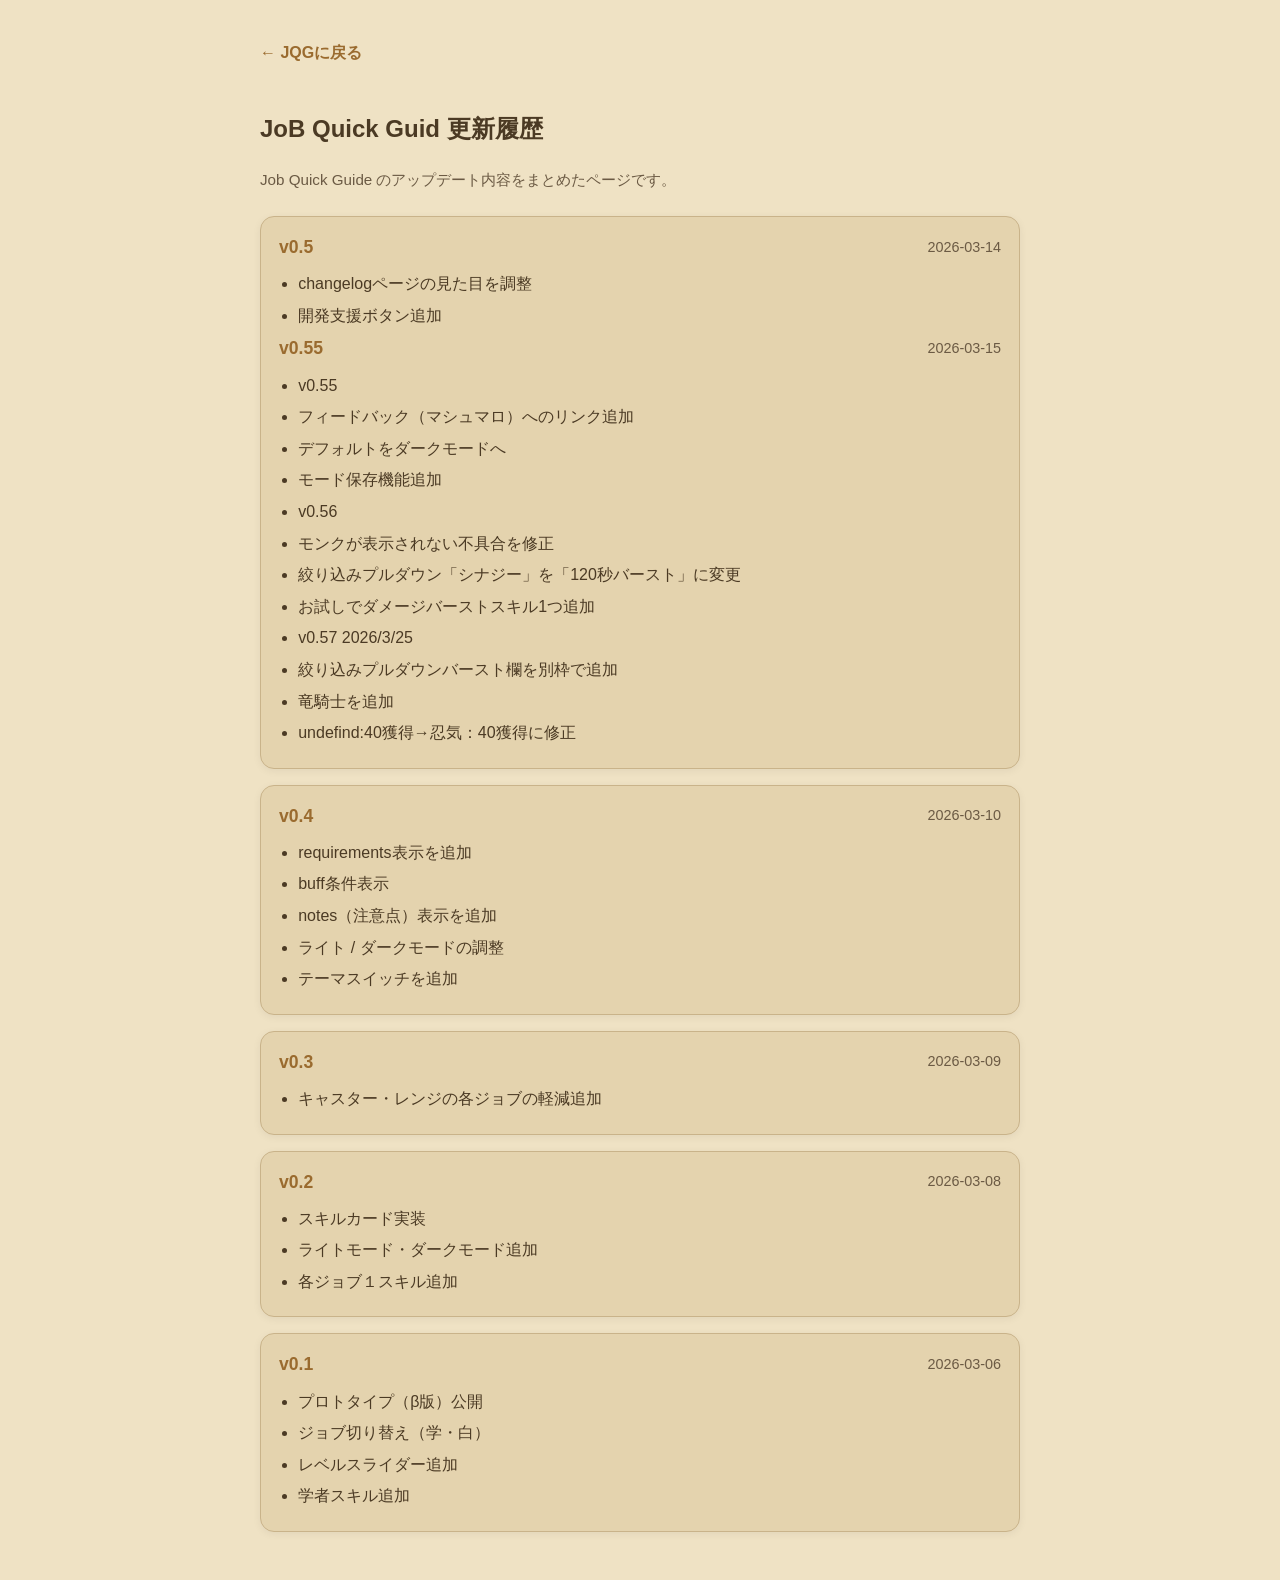
==== changelog.html @ 7b89ee9e "0.57" ====
<!DOCTYPE html>
<html lang = "ja">
    <head>
        <meta charset = "UTF-8">
        <title>JQG 更新履歴</title>
<style>

:root {
  --bg: #efe2c4;
  --card: #e4d3ae;
  --text: #4b3a24;
  --subtext: #6b5a44;
  --accent: #9a6b2f;
  --border: #c9b38a;
}

body.dark {
  --bg: #1f1f24;
  --card: #2b2b31;
  --text: #f2e7d0;
  --subtext: #c8bba3;
  --accent: #ffb347;
  --border: #4a4338;
}

body {
  margin: 0;
  padding: 32px 16px;
  background: var(--bg);
  color: var(--text);
  font-family: sans-serif;
  line-height: 1.6;
}

.container {
  max-width: 760px;
  margin: 0 auto;
}

h1 {
  margin: 0 0 24px;
  font-size: 2rem;
  color: var(--text);
}

.desc {
  margin-bottom: 24px;
  color: var(--subtext);
  font-size: 0.95rem;
}

.version-card {
  background: var(--card);
  border: 1px solid var(--border);
  border-radius: 14px;
  padding: 16px 18px;
  margin-bottom: 16px;
  box-shadow: 0 2px 8px rgba(0, 0, 0, 0.06);
}

.version-head {
  display: flex;
  justify-content: space-between;
  align-items: center;
  gap: 12px;
  margin-bottom: 10px;
  flex-wrap: wrap;
}

.version {
  font-size: 1.1rem;
  font-weight: bold;
  color: var(--accent);
}

.date {
  font-size: 0.9rem;
  color: var(--subtext);
}

ul {
  margin: 0;
  padding-left: 1.2em;
}

li {
  margin: 6px 0;
}

.back-link {
  display: inline-block;
  margin-top: 8px;
  margin-bottom: 24px;
  color: var(--accent);
  text-decoration: none;
  font-weight: bold;
}

.back-link:hover {
  text-decoration: underline;
}
</style>

    </head>
<div class="container">
  <a class="back-link" href="index.html">← JQGに戻る</a>

  <h2>JoB Quick Guid 更新履歴</h2>
  <p class="desc">Job Quick Guide のアップデート内容をまとめたページです。</p>

  <div class="version-card">
    <div class="version-head">
      <div class="version">v0.5</div>
      <div class="date">2026-03-14</div>
    </div>
    <ul>
      <li>changelogページの見た目を調整</li>
      <li>開発支援ボタン追加</li>
    </ul>
    <div class="version-head">
      <div class="version">v0.55</div>
      <div class="date">2026-03-15</div>
    </div>
    <ul>
      <li>v0.55</li>
      <li>フィードバック（マシュマロ）へのリンク追加</li>
      <li>デフォルトをダークモードへ</li>
      <li>モード保存機能追加</li>
      <li>v0.56</li>
      <li>モンクが表示されない不具合を修正</li>
      <li>絞り込みプルダウン「シナジー」を「120秒バースト」に変更</li>
      <li>お試しでダメージバーストスキル1つ追加</li>
      <li>v0.57 2026/3/25</li>
      <li>絞り込みプルダウンバースト欄を別枠で追加</li>
      <li>竜騎士を追加</li>
      <li>undefind:40獲得→忍気：40獲得に修正</li>
    </ul>

  </div>

  <div class="version-card">
    <div class="version-head">
      <div class="version">v0.4</div>
      <div class="date">2026-03-10</div>
    </div>
    <ul>
      <li>requirements表示を追加</li>
      <li>buff条件表示</li>
      <li>notes（注意点）表示を追加</li>
      <li>ライト / ダークモードの調整</li>
      <li>テーマスイッチを追加</li>
    </ul>
  </div>

  <div class="version-card">
    <div class="version-head">
      <div class="version">v0.3</div>
      <div class="date">2026-03-09</div>
    </div>
    <ul>
        <li>キャスター・レンジの各ジョブの軽減追加</li>
    </ul>
  </div>
  <div class="version-card">
    <div class="version-head">
        <div class="version">v0.2</div>
        <div class="date">2026-03-08</div>
    </div>
    <ul>
        <li>スキルカード実装</li>
        <li>ライトモード・ダークモード追加</li>
        <li>各ジョブ１スキル追加</li>
    </ul>
    </div>
  <div class="version-card">
    <div class="version-head">
        <div class="version">v0.1</div>
        <div class="date">2026-03-06</div>
    </div>
    <ul>
        <li>プロトタイプ（β版）公開</li>
        <li>ジョブ切り替え（学・白）</li>
        <li>レベルスライダー追加</li>
        <li>学者スキル追加</li>
    </ul>
    </div>

</html>
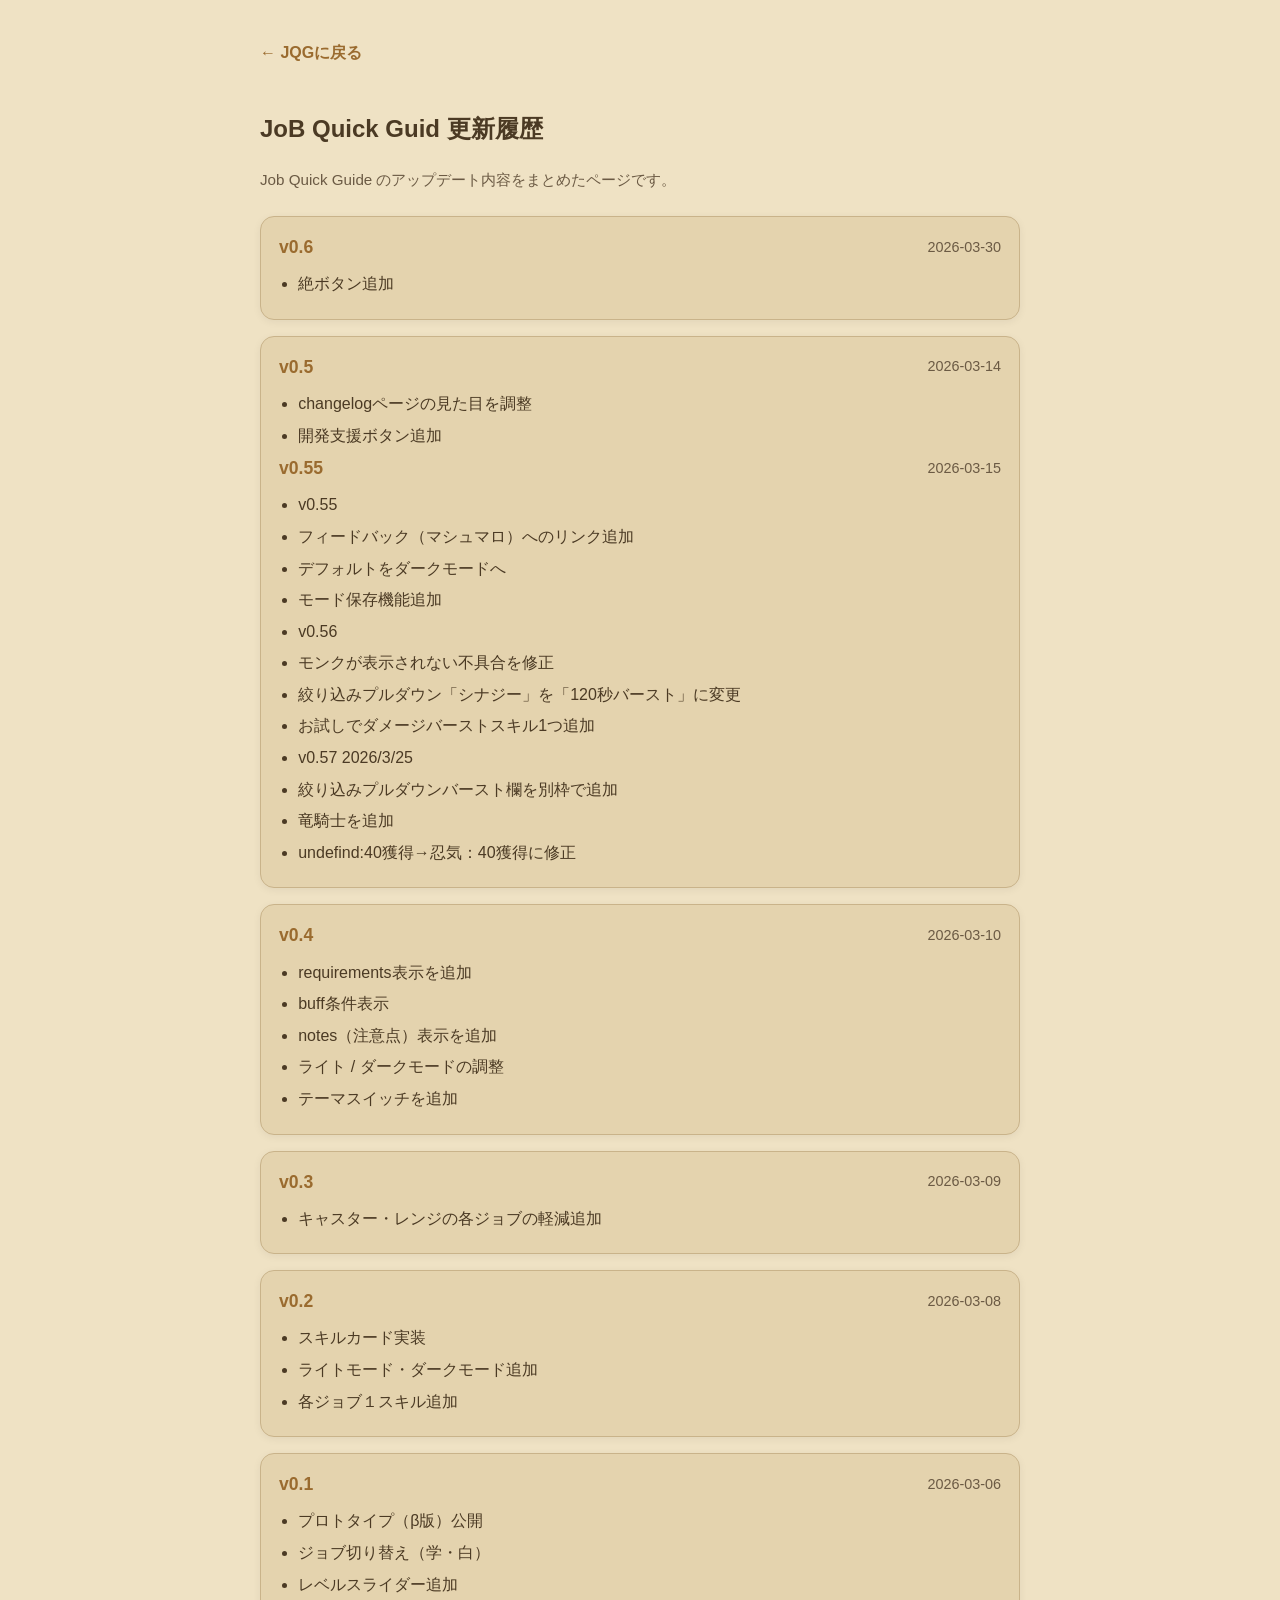
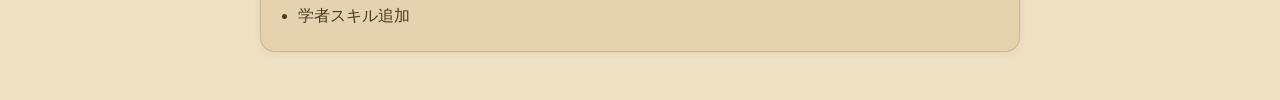
==== commit 1aa679aa: "0.6" ====
--- a/changelog.html
+++ b/changelog.html
@@ -110,6 +110,16 @@
 
   <div class="version-card">
     <div class="version-head">
+      <div class="version">v0.6</div>
+      <div class="date">2026-03-30</div>
+    </div>
+    <ul>
+      <li>絶ボタン追加</li>
+    </ul>
+  </div>
+
+  <div class="version-card">
+    <div class="version-head">
       <div class="version">v0.5</div>
       <div class="date">2026-03-14</div>
     </div>
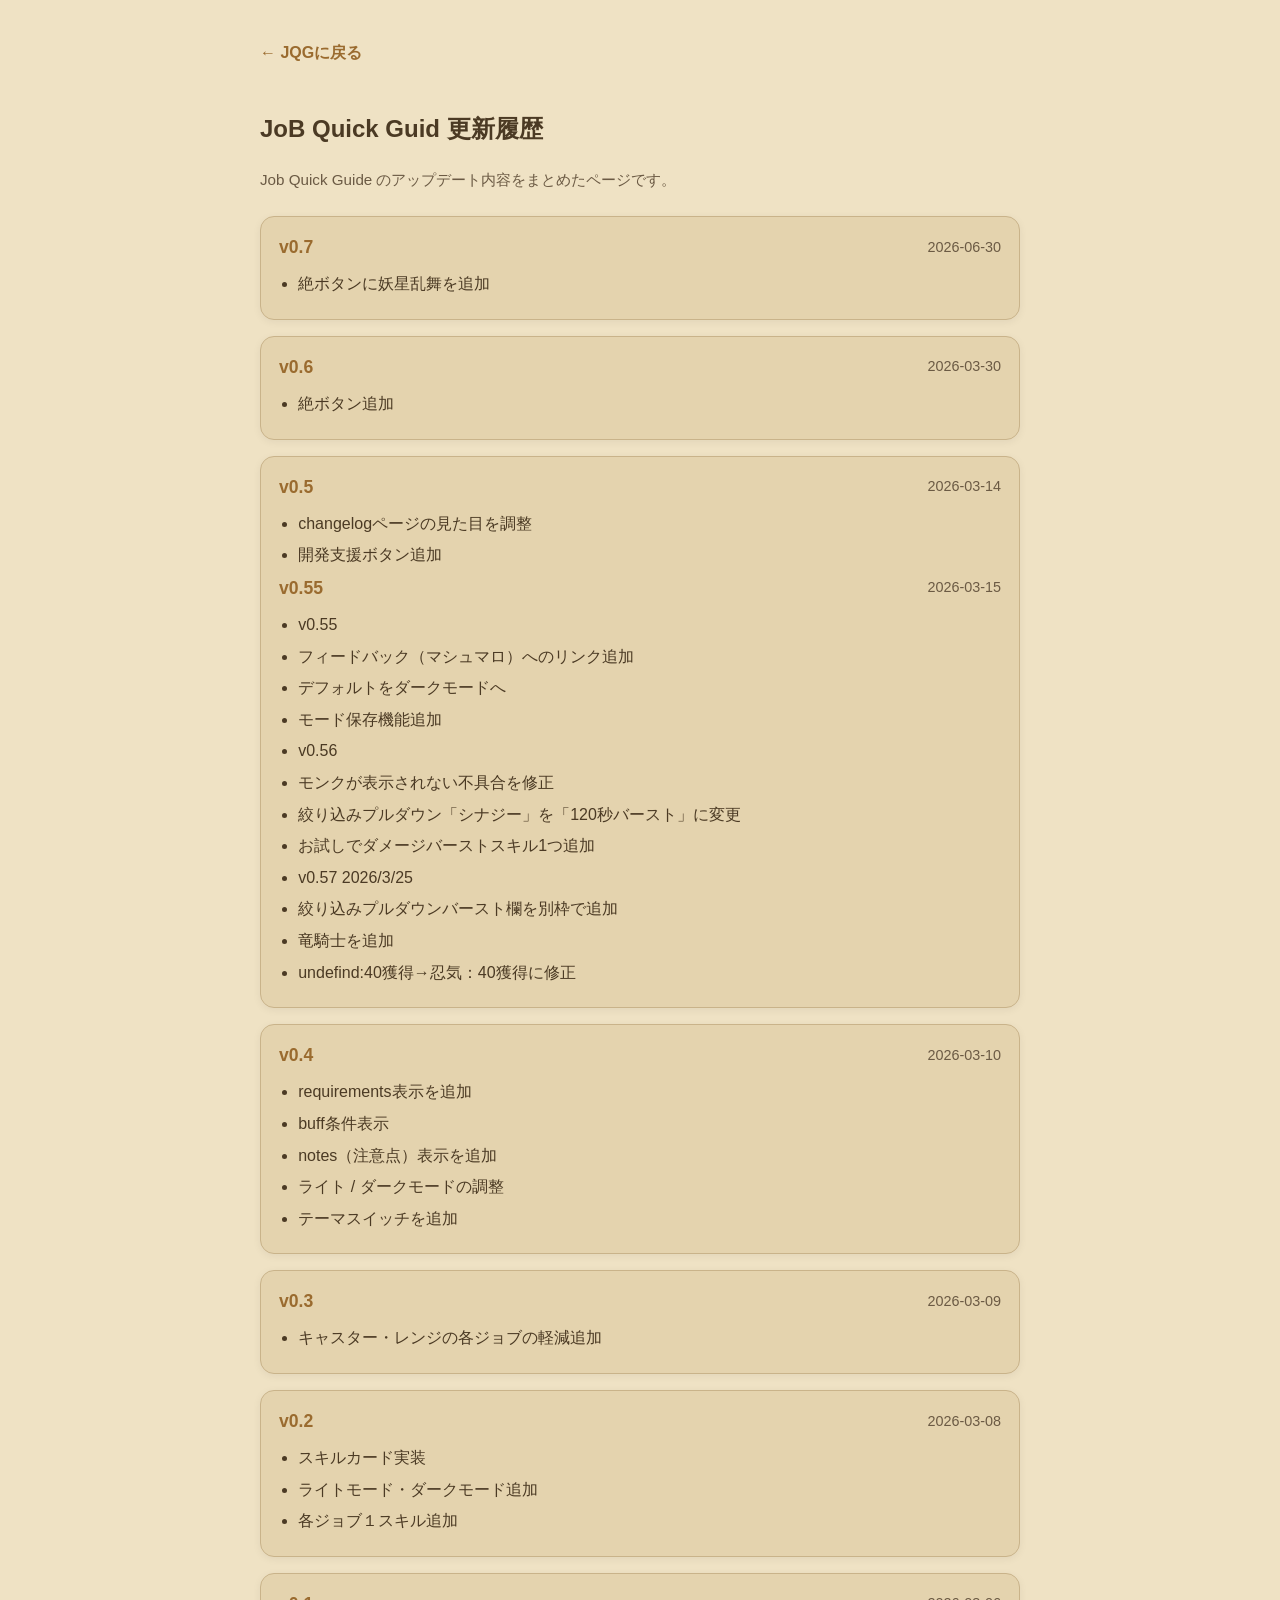
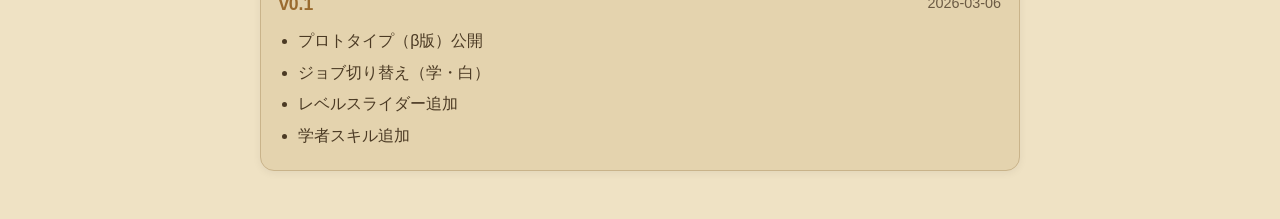
==== commit 4ab9ffbe: "moromoro" ====
--- a/changelog.html
+++ b/changelog.html
@@ -108,6 +108,15 @@
   <h2>JoB Quick Guid 更新履歴</h2>
   <p class="desc">Job Quick Guide のアップデート内容をまとめたページです。</p>
 
+  <div class="version-card">
+    <div class="version-head">
+      <div class="version">v0.7</div>
+      <div class="date">2026-06-30</div>
+    </div>
+    <ul>
+      <li>絶ボタンに妖星乱舞を追加</li>
+    </ul>
+  </div>
   <div class="version-card">
     <div class="version-head">
       <div class="version">v0.6</div>
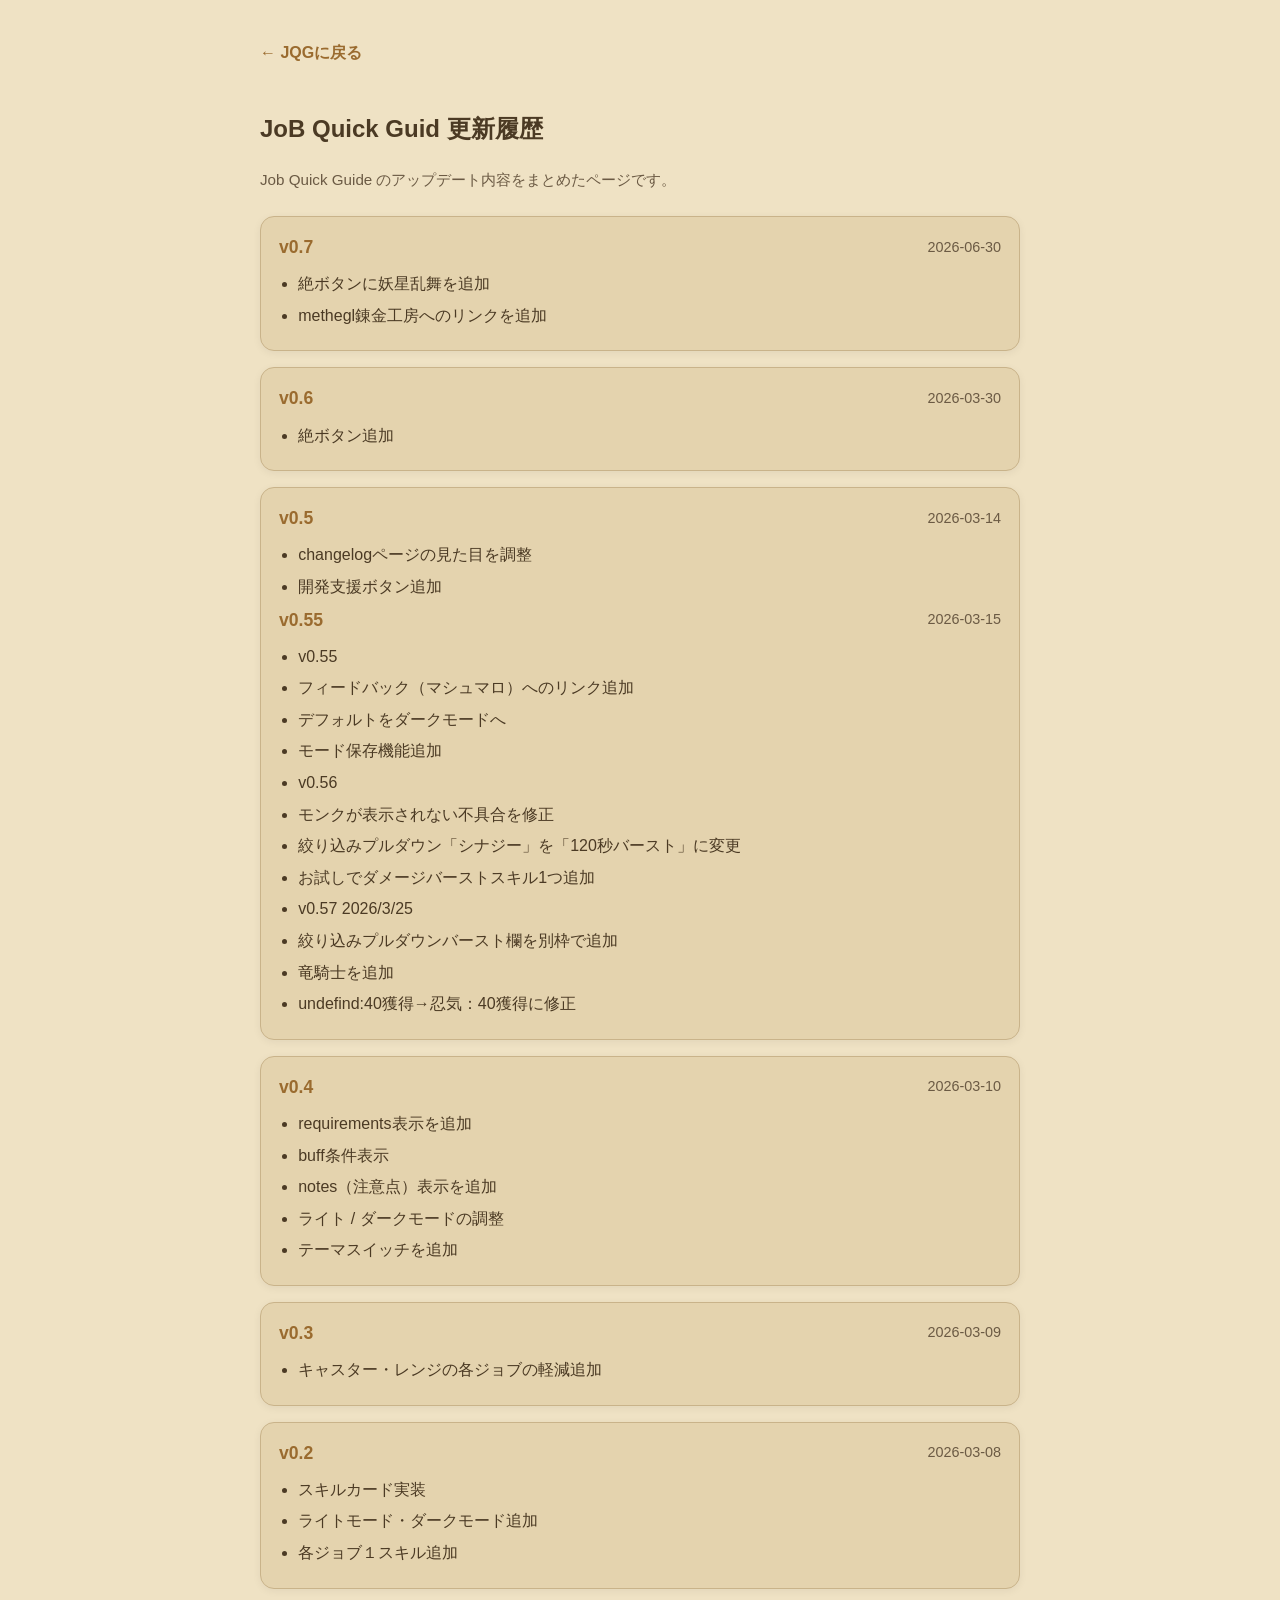
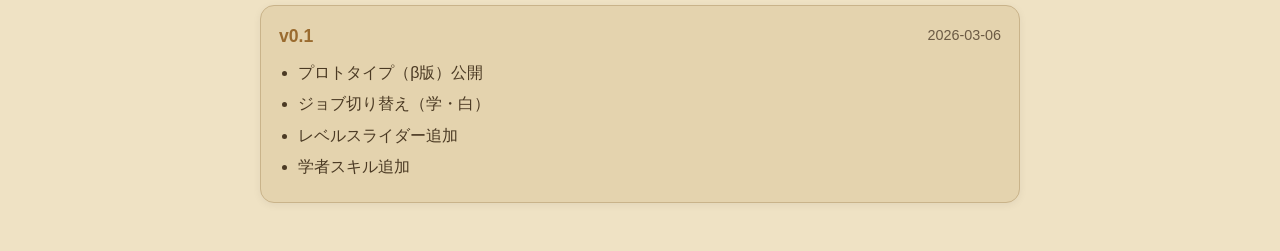
==== commit 1a18392a: "moromoro" ====
--- a/changelog.html
+++ b/changelog.html
@@ -115,6 +115,7 @@
     </div>
     <ul>
       <li>絶ボタンに妖星乱舞を追加</li>
+      <li>methegl錬金工房へのリンクを追加</li>
     </ul>
   </div>
   <div class="version-card">
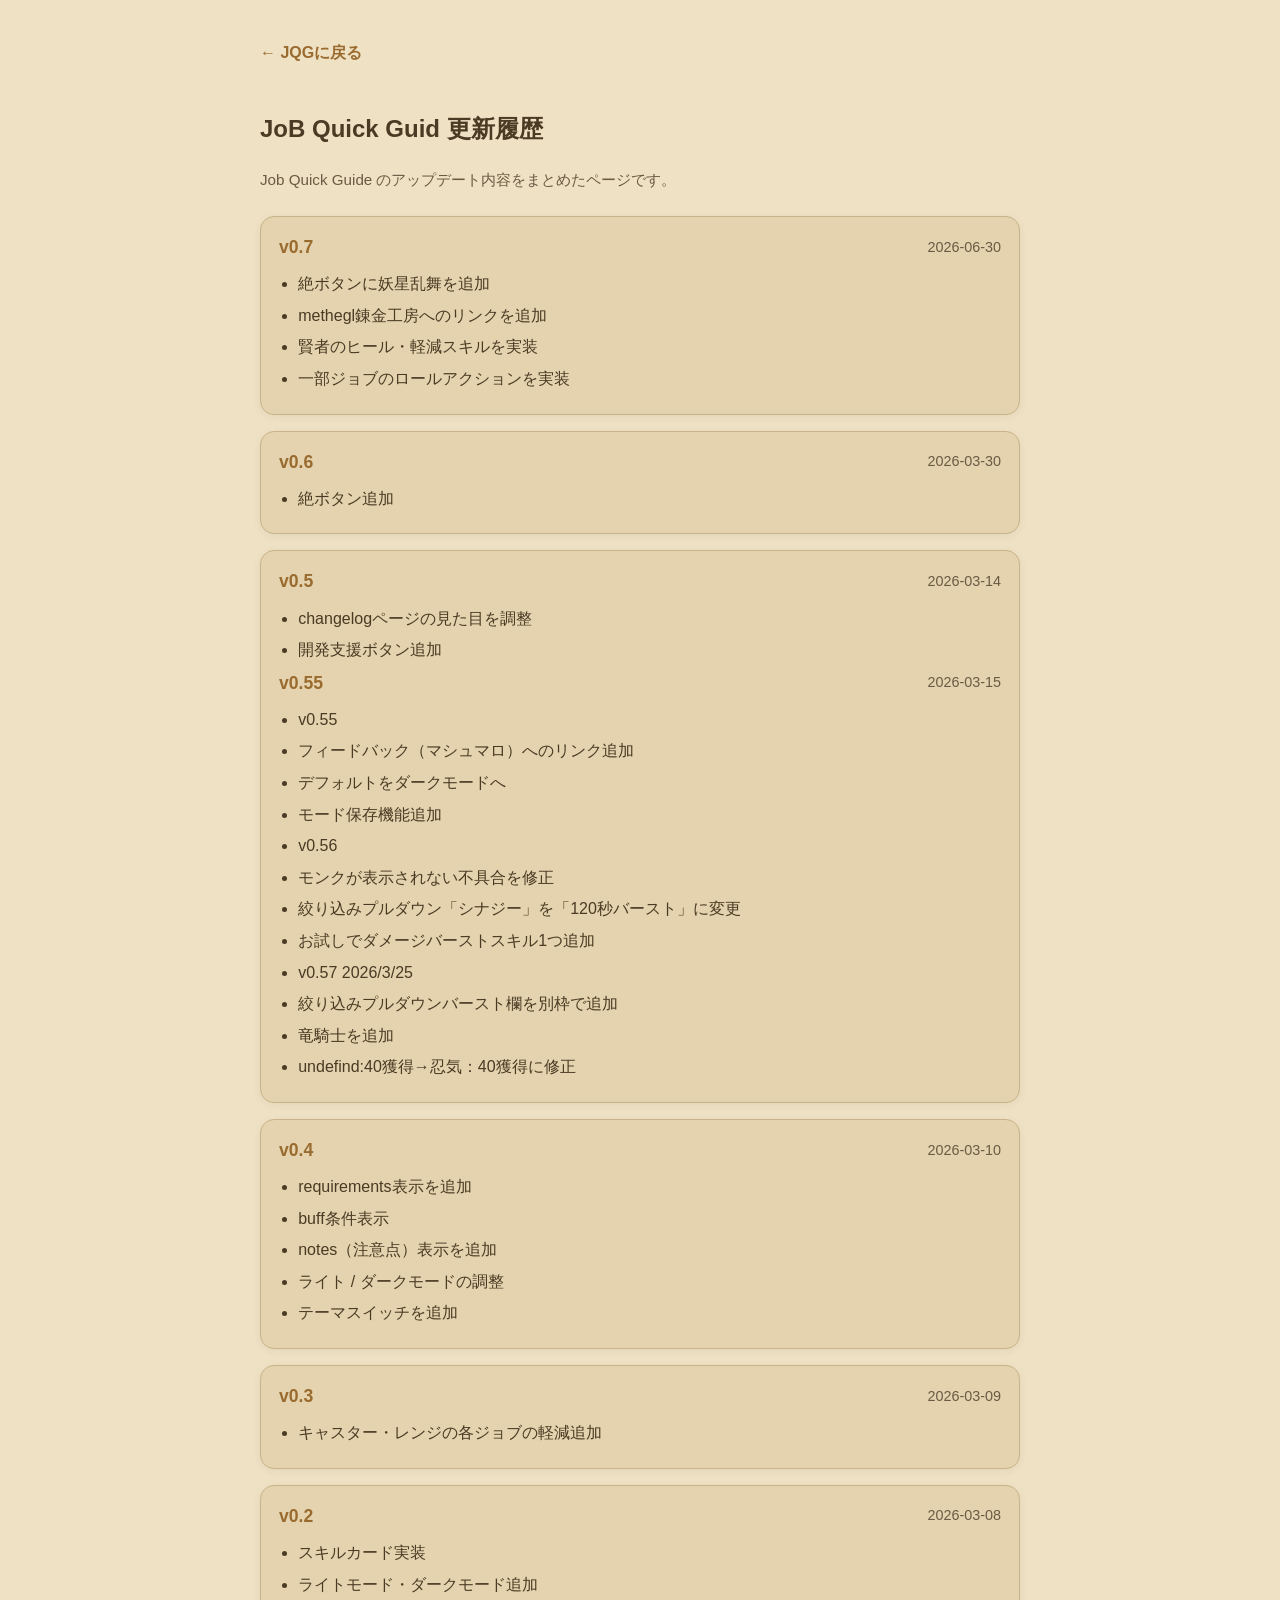
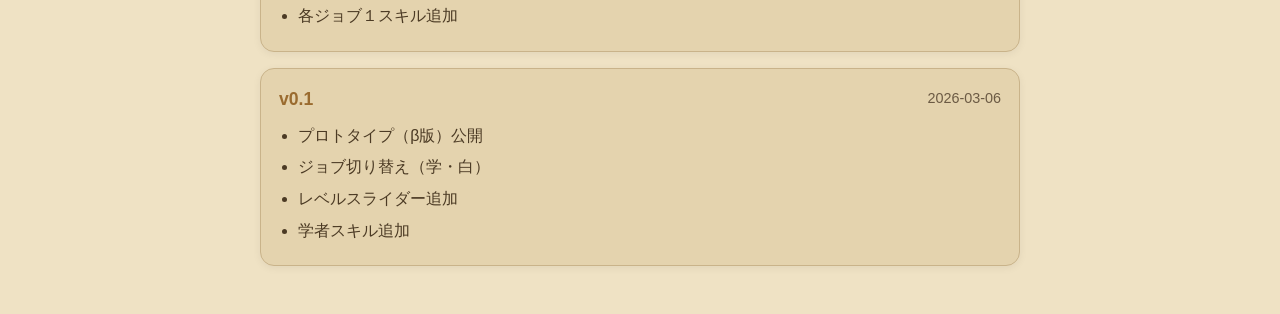
==== commit 5d003bcf: "v070" ====
--- a/changelog.html
+++ b/changelog.html
@@ -116,6 +116,8 @@
     <ul>
       <li>絶ボタンに妖星乱舞を追加</li>
       <li>methegl錬金工房へのリンクを追加</li>
+      <li>賢者のヒール・軽減スキルを実装</li>
+      <li>一部ジョブのロールアクションを実装</li>
     </ul>
   </div>
   <div class="version-card">
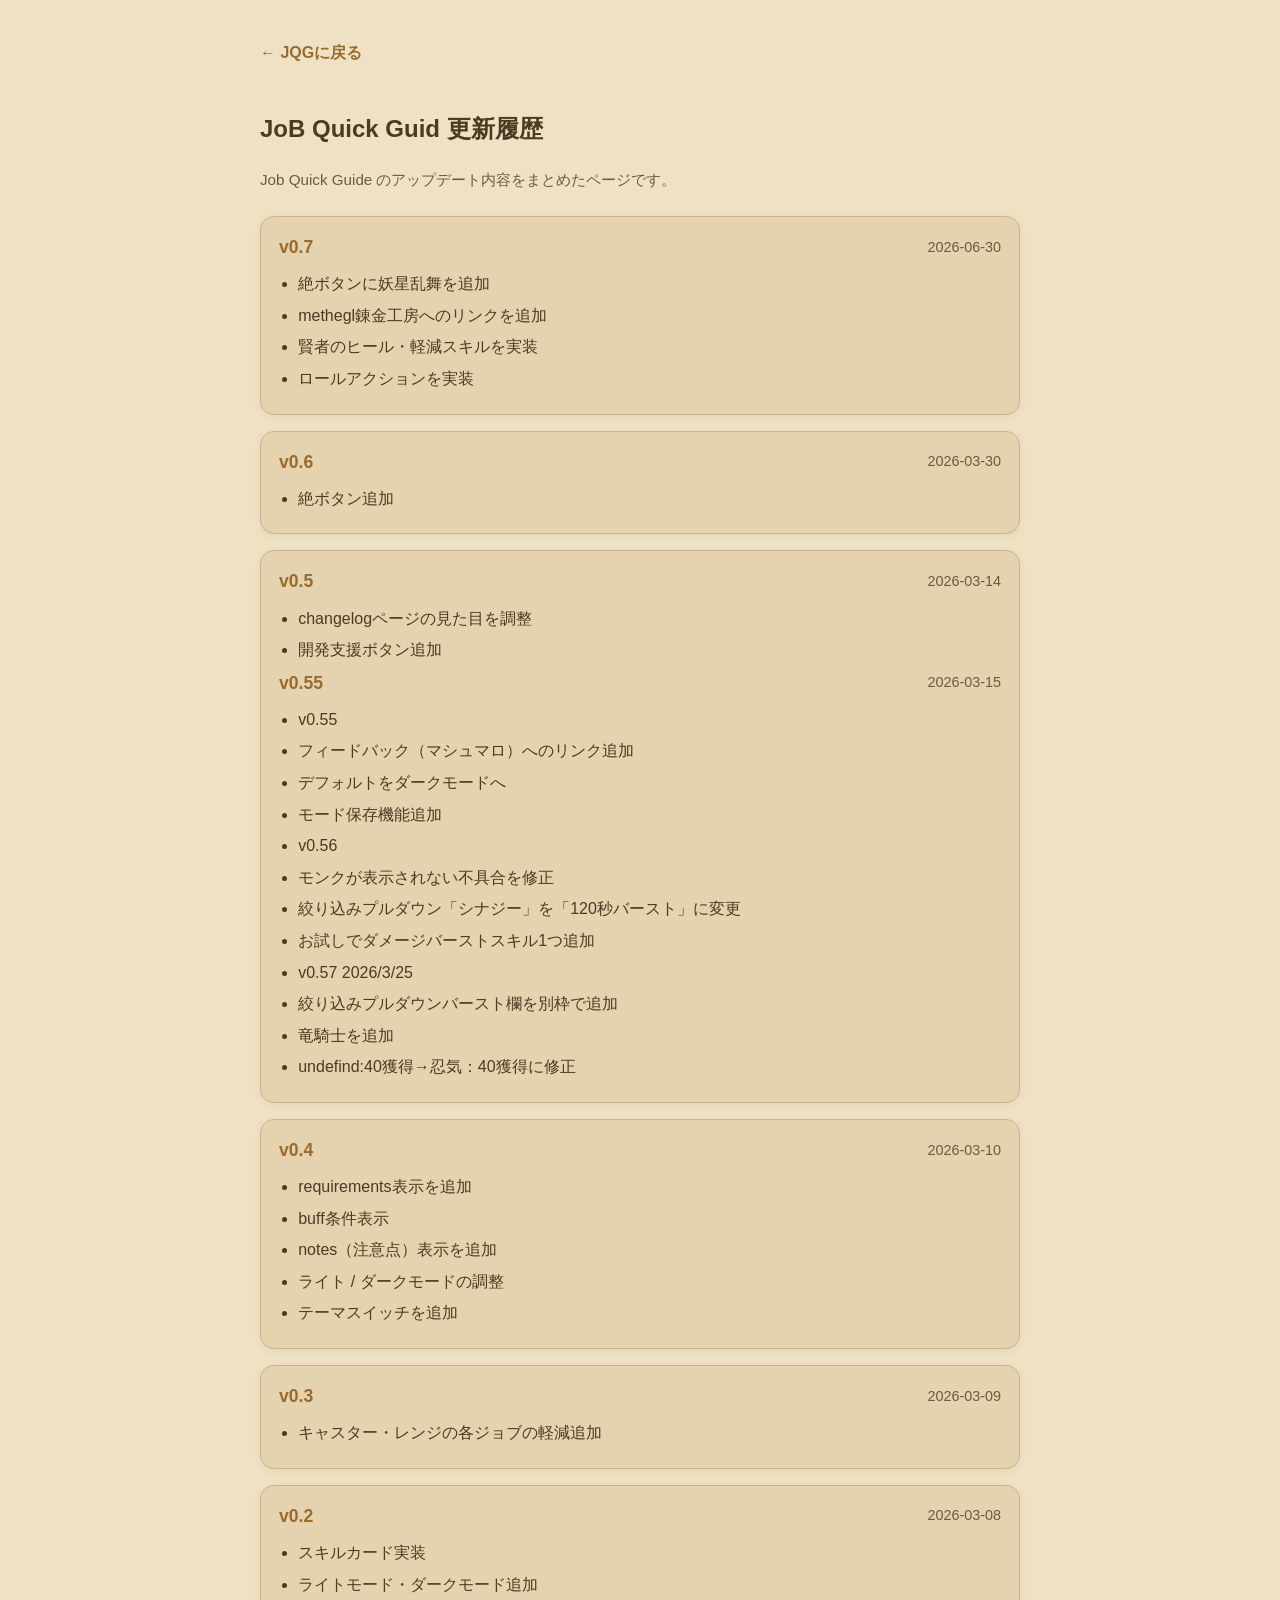
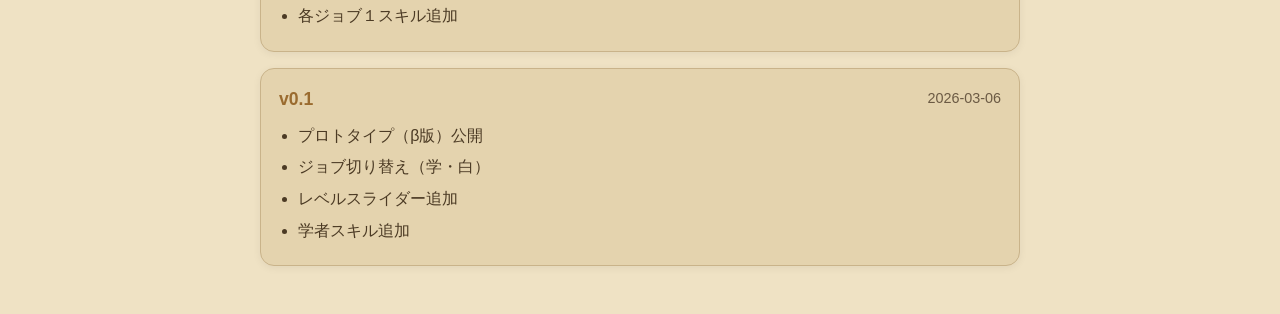
==== commit ebc035bb: "role" ====
--- a/changelog.html
+++ b/changelog.html
@@ -117,7 +117,7 @@
       <li>絶ボタンに妖星乱舞を追加</li>
       <li>methegl錬金工房へのリンクを追加</li>
       <li>賢者のヒール・軽減スキルを実装</li>
-      <li>一部ジョブのロールアクションを実装</li>
+      <li>ロールアクションを実装</li>
     </ul>
   </div>
   <div class="version-card">
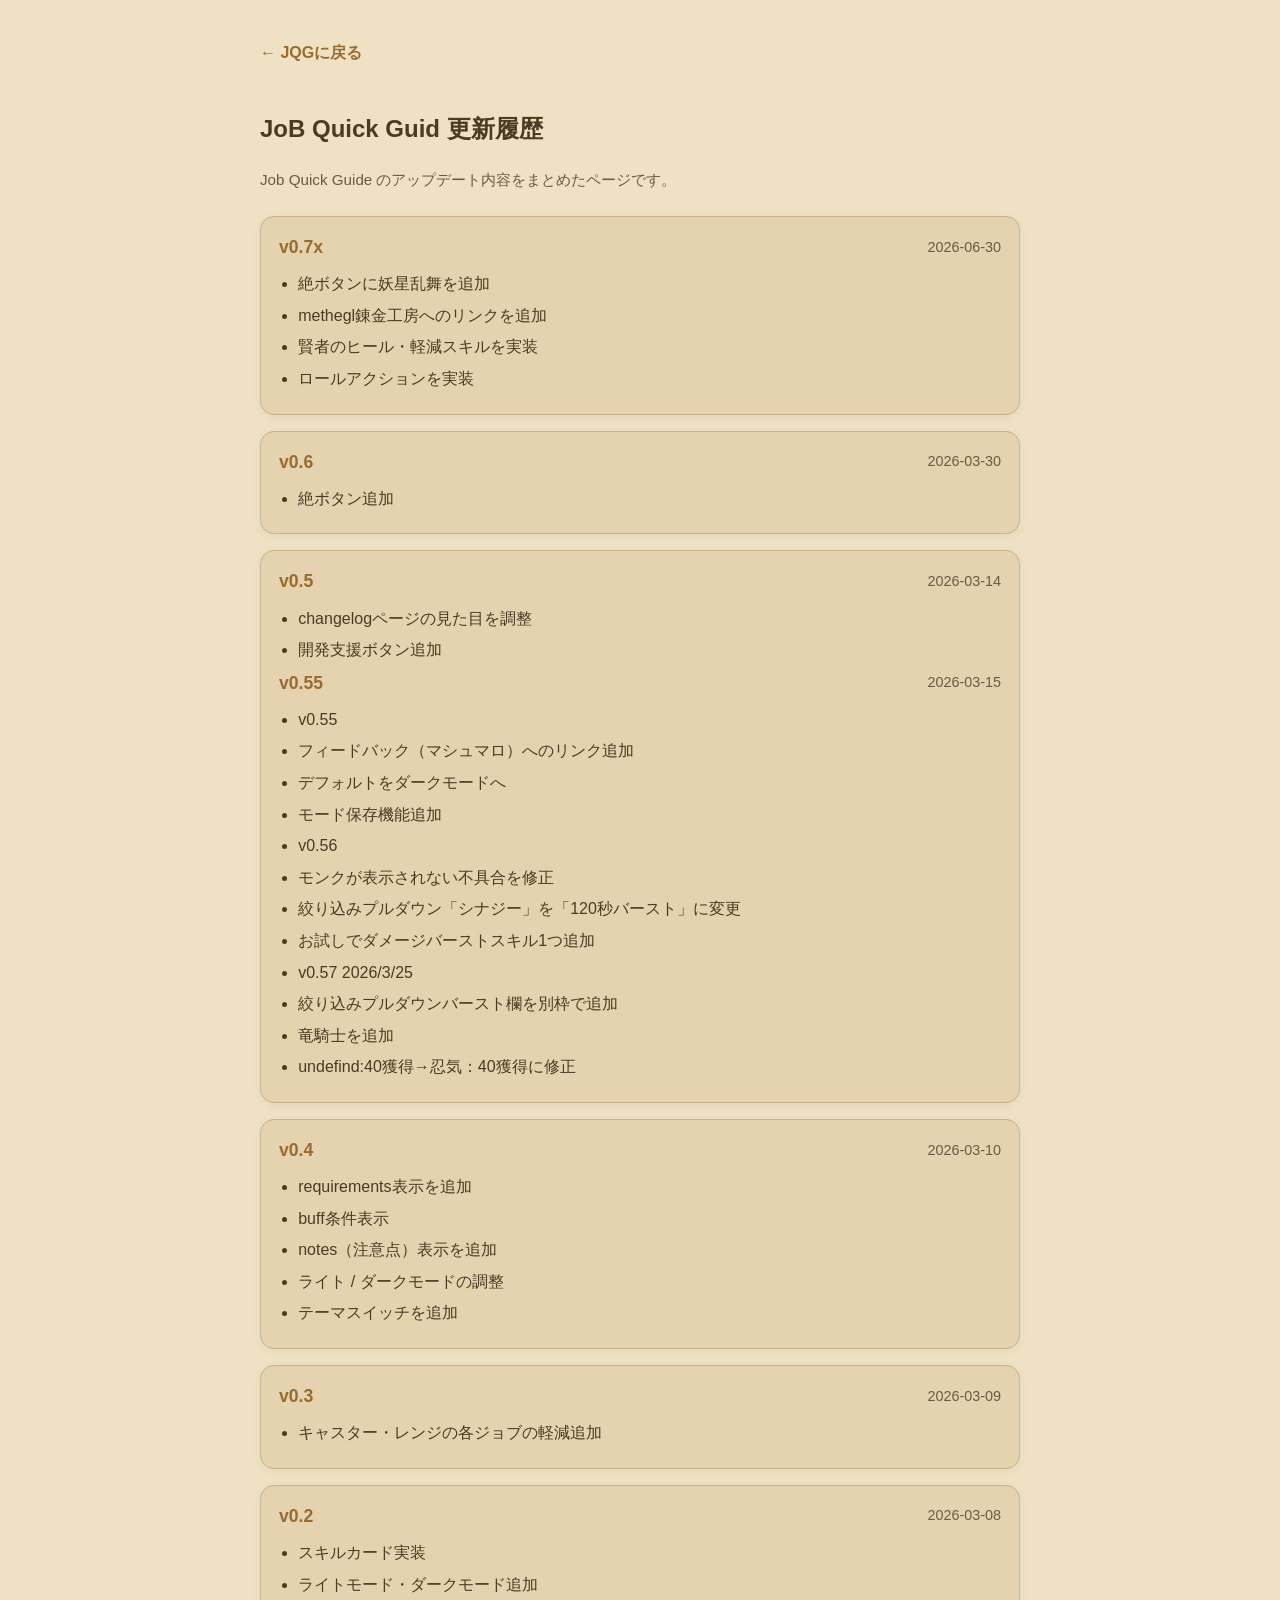
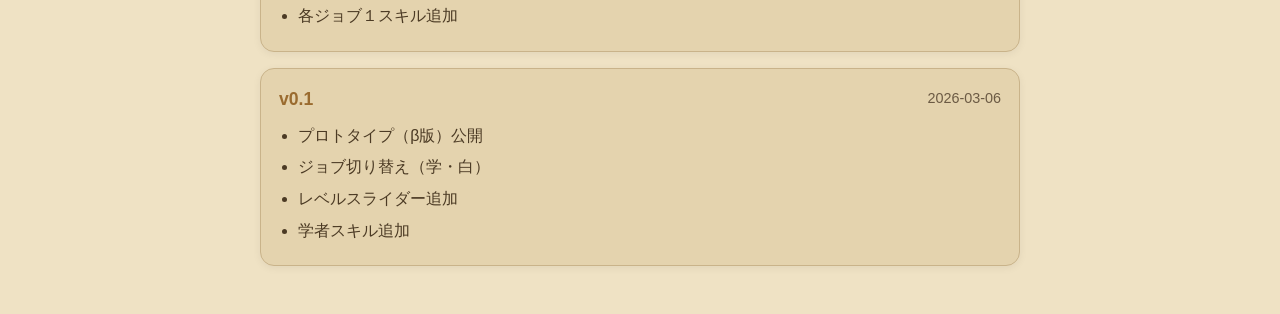
==== commit af3b8c84: "roleaction" ====
--- a/changelog.html
+++ b/changelog.html
@@ -110,7 +110,7 @@
 
   <div class="version-card">
     <div class="version-head">
-      <div class="version">v0.7</div>
+      <div class="version">v0.7x</div>
       <div class="date">2026-06-30</div>
     </div>
     <ul>
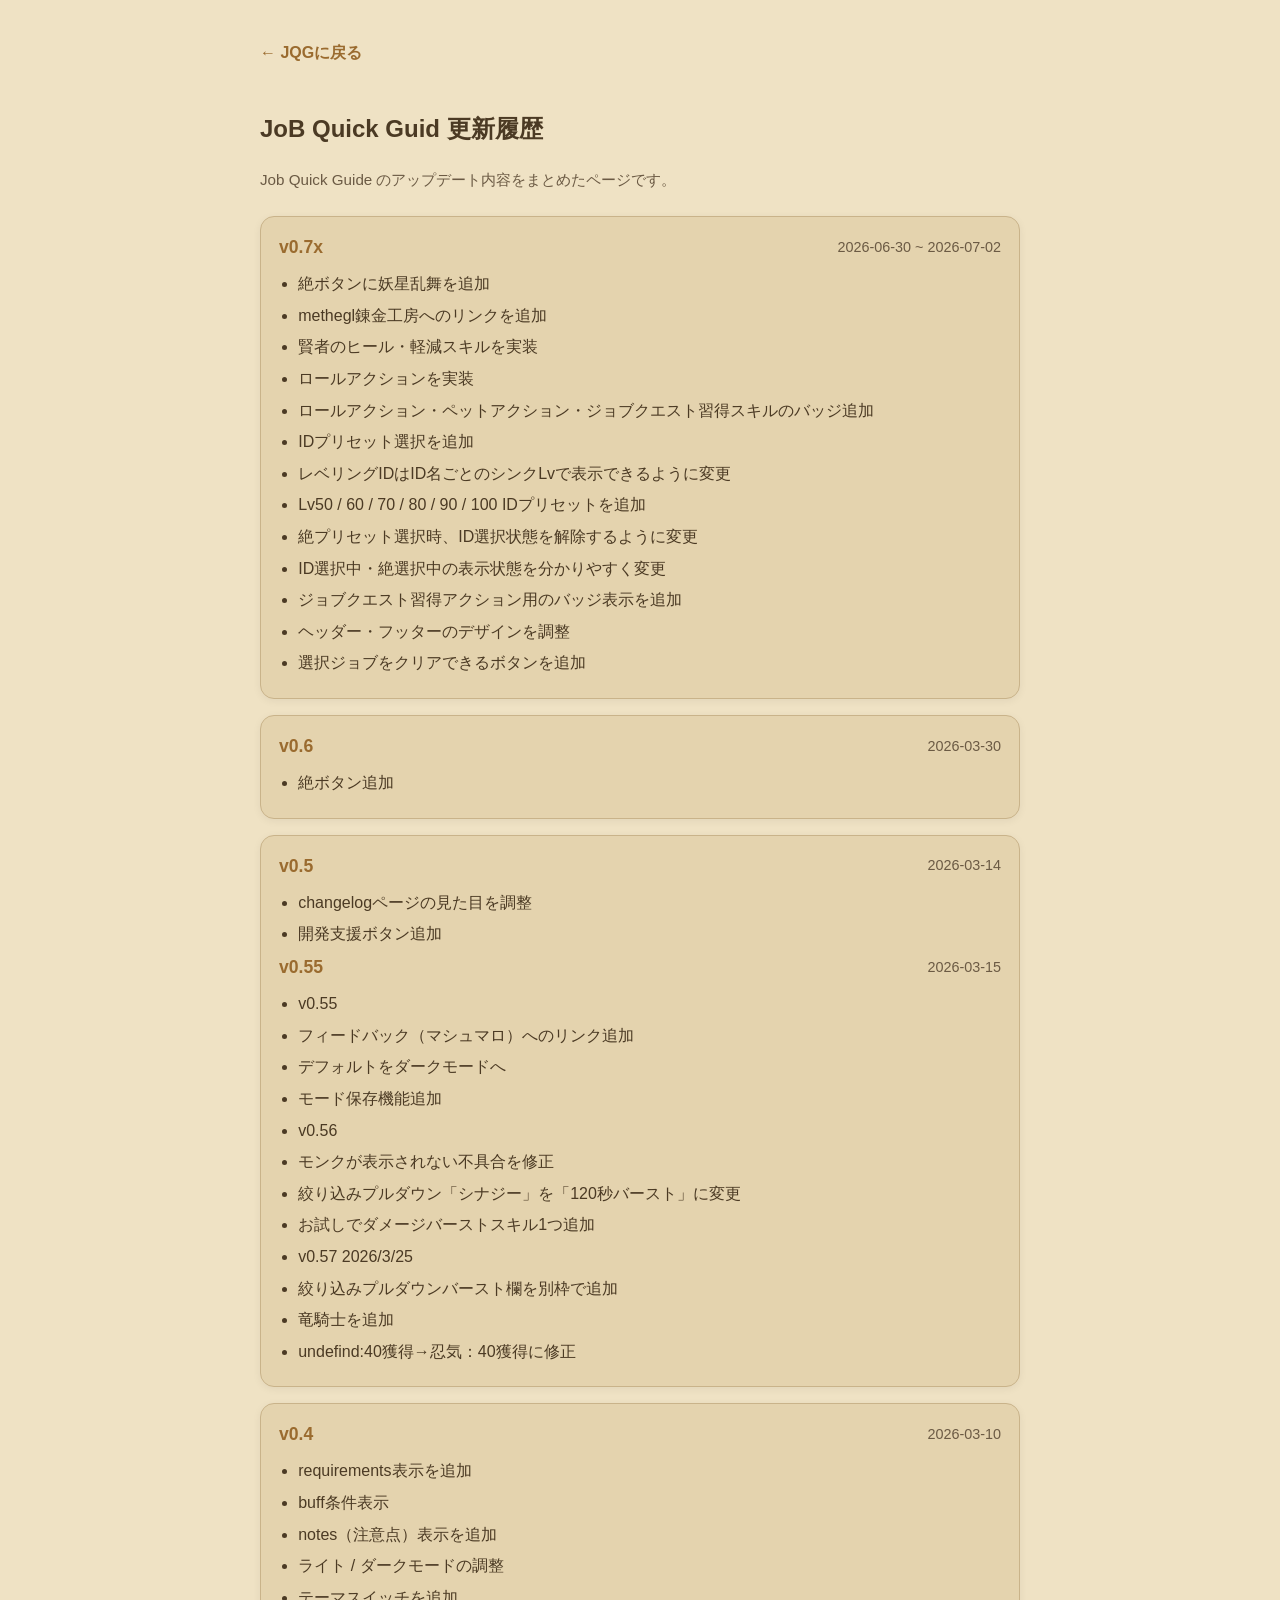
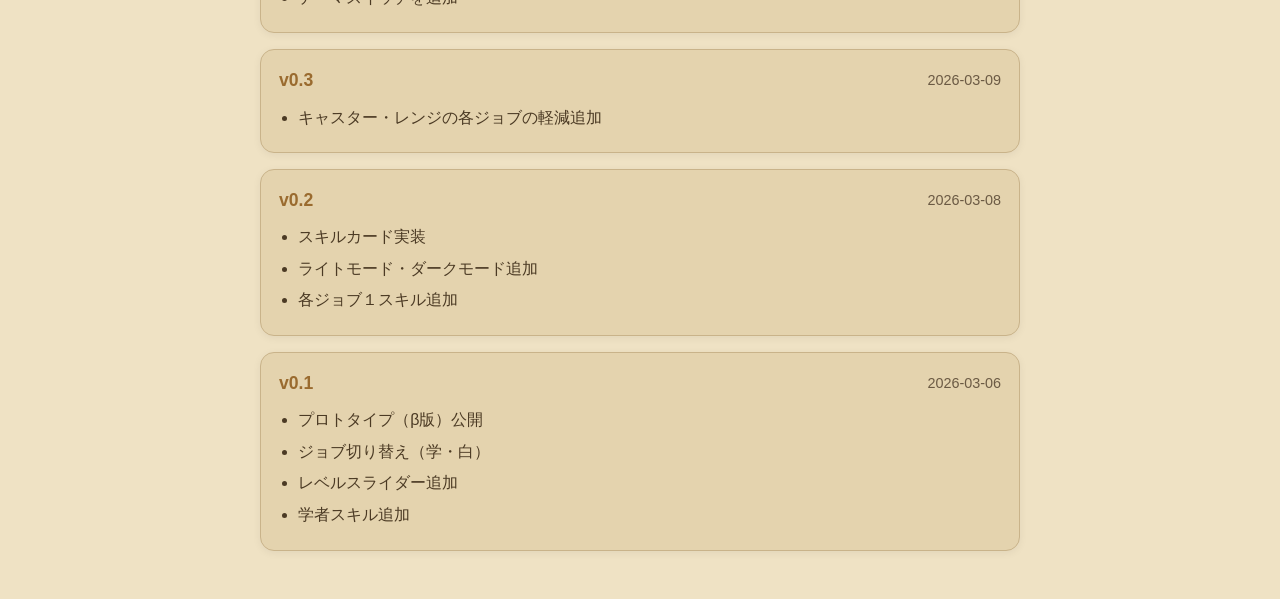
==== commit 786fd090: "ｖ0.77" ====
--- a/changelog.html
+++ b/changelog.html
@@ -111,13 +111,22 @@
   <div class="version-card">
     <div class="version-head">
       <div class="version">v0.7x</div>
-      <div class="date">2026-06-30</div>
+      <div class="date">2026-06-30 ~ 2026-07-02</div>
     </div>
     <ul>
       <li>絶ボタンに妖星乱舞を追加</li>
       <li>methegl錬金工房へのリンクを追加</li>
       <li>賢者のヒール・軽減スキルを実装</li>
       <li>ロールアクションを実装</li>
+      <li>ロールアクション・ペットアクション・ジョブクエスト習得スキルのバッジ追加</li>
+      <li>IDプリセット選択を追加</li>
+      <li>レベリングIDはID名ごとのシンクLvで表示できるように変更</li>
+      <li>Lv50 / 60 / 70 / 80 / 90 / 100 IDプリセットを追加</li>
+      <li>絶プリセット選択時、ID選択状態を解除するように変更</li>
+      <li>ID選択中・絶選択中の表示状態を分かりやすく変更</li>
+      <li>ジョブクエスト習得アクション用のバッジ表示を追加</li>
+      <li>ヘッダー・フッターのデザインを調整</li>
+      <li>選択ジョブをクリアできるボタンを追加</li>
     </ul>
   </div>
   <div class="version-card">
